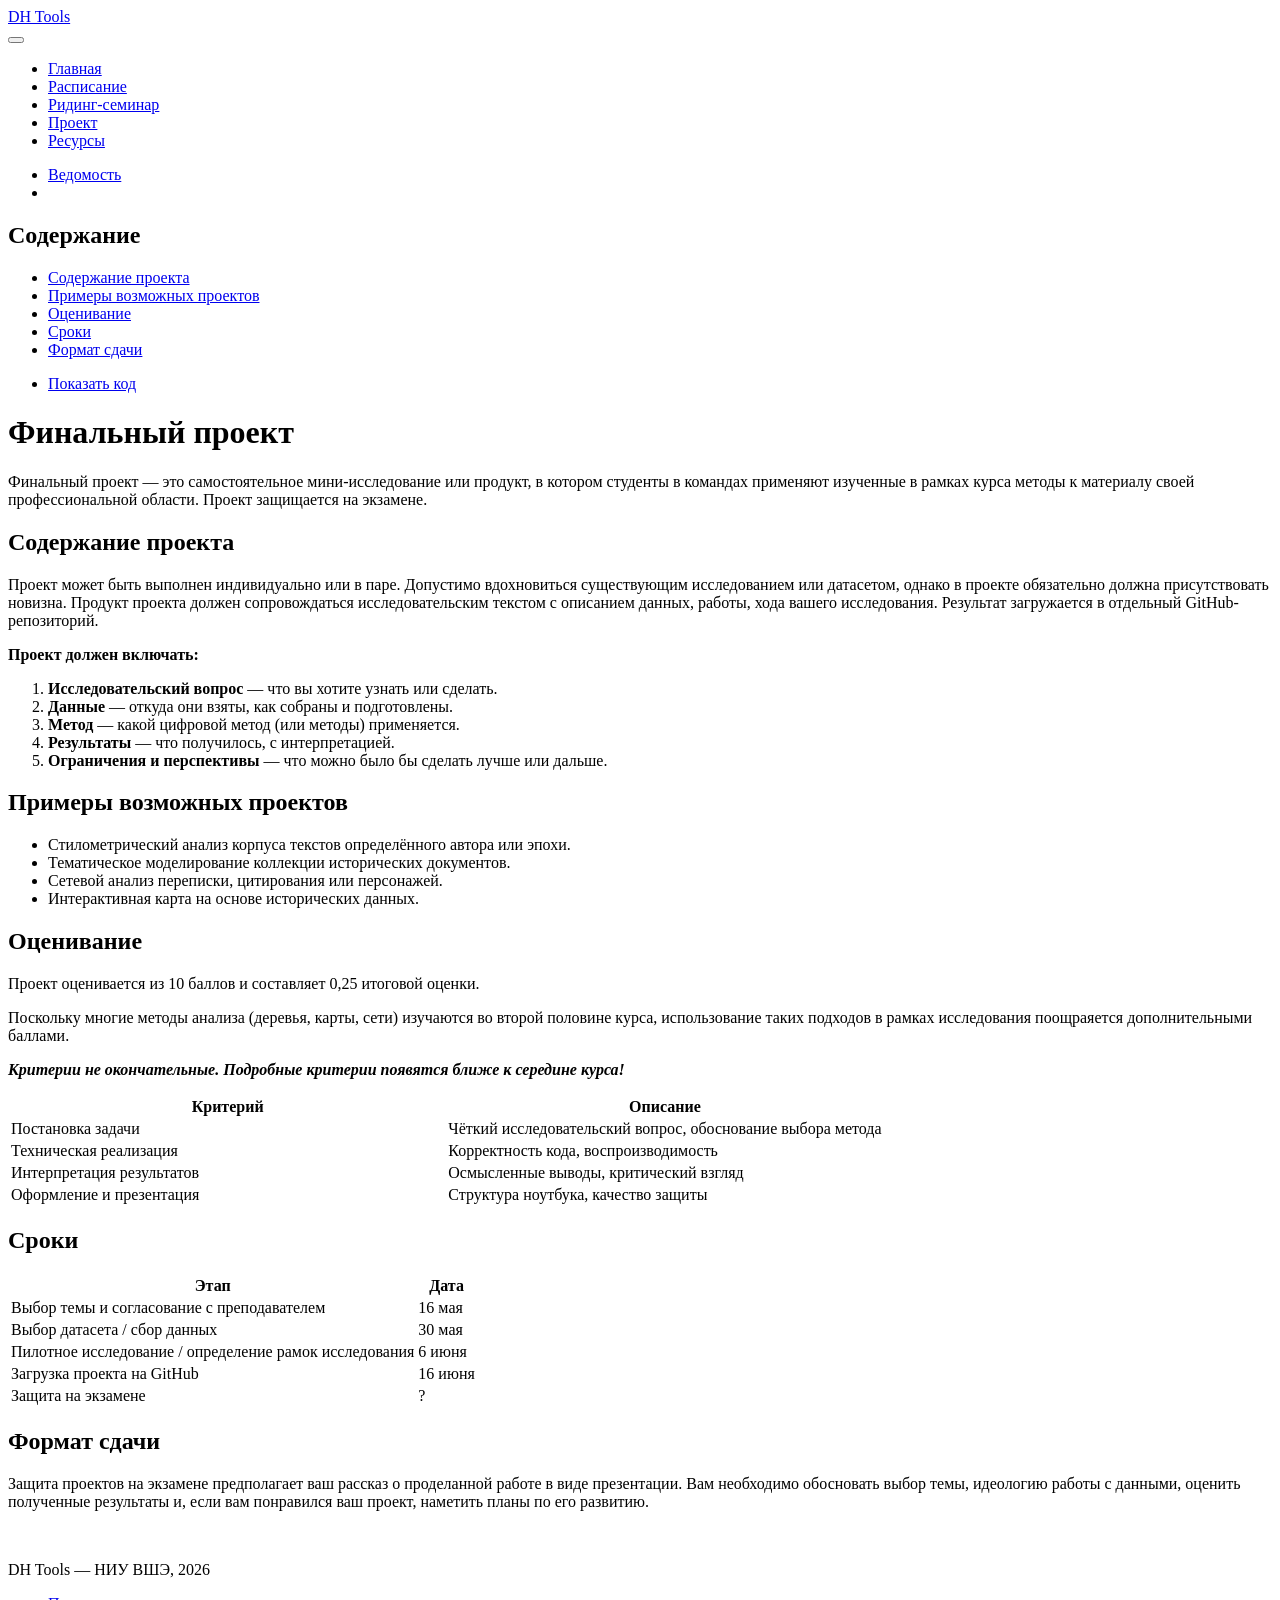
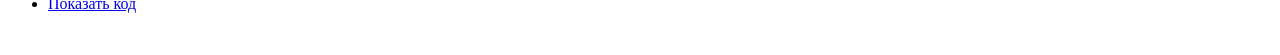
==== docs/project.html @ a260fdd4 "Add files via upload" ====
<!DOCTYPE html>
<html xmlns="http://www.w3.org/1999/xhtml" lang="ru" xml:lang="ru"><head>

<meta charset="utf-8">
<meta name="generator" content="quarto-1.9.36">

<meta name="viewport" content="width=device-width, initial-scale=1.0, user-scalable=yes">


<title>Финальный проект – DH Tools</title>
<style>
/* Default styles provided by pandoc.
** See https://pandoc.org/MANUAL.html#variables-for-html for config info.
*/
code{white-space: pre-wrap;}
span.smallcaps{font-variant: small-caps;}
div.columns{display: flex; gap: min(4vw, 1.5em);}
div.column{flex: auto; overflow-x: auto;}
div.hanging-indent{margin-left: 1.5em; text-indent: -1.5em;}
ul.task-list{list-style: none;}
ul.task-list li input[type="checkbox"] {
  width: 0.8em;
  margin: 0 0.8em 0.2em -1em; /* quarto-specific, see https://github.com/quarto-dev/quarto-cli/issues/4556 */ 
  vertical-align: middle;
}
</style>


<script src="site_libs/quarto-nav/quarto-nav.js"></script>
<script src="site_libs/quarto-nav/headroom.min.js"></script>
<script src="site_libs/clipboard/clipboard.min.js"></script>
<script src="site_libs/quarto-search/autocomplete.umd.js"></script>
<script src="site_libs/quarto-search/fuse.min.js"></script>
<script src="site_libs/quarto-search/quarto-search.js"></script>
<meta name="quarto:offset" content="./">
<script src="site_libs/quarto-html/quarto.js" type="module"></script>
<script src="site_libs/quarto-html/tabsets/tabsets.js" type="module"></script>
<script src="site_libs/quarto-html/popper.min.js"></script>
<script src="site_libs/quarto-html/tippy.umd.min.js"></script>
<script src="site_libs/quarto-html/anchor.min.js"></script>
<link href="site_libs/quarto-html/tippy.css" rel="stylesheet">
<link href="site_libs/quarto-html/quarto-syntax-highlighting-845c23b38eaddc0f92fda52bfe77a8c8.css" rel="stylesheet" id="quarto-text-highlighting-styles">
<script src="site_libs/bootstrap/bootstrap.min.js"></script>
<link href="site_libs/bootstrap/bootstrap-icons.css" rel="stylesheet">
<link href="site_libs/bootstrap/bootstrap-0452e7c00f1295bfc5451bb669a0a920.min.css" rel="stylesheet" append-hash="true" id="quarto-bootstrap" data-mode="light">
<script id="quarto-search-options" type="application/json">{
  "location": "navbar",
  "copy-button": false,
  "collapse-after": 3,
  "panel-placement": "end",
  "type": "overlay",
  "limit": 50,
  "keyboard-shortcut": [
    "f",
    "/",
    "s"
  ],
  "show-item-context": false,
  "language": {
    "search-no-results-text": "Поиск не дал результатов",
    "search-matching-documents-text": "Результаты поиска",
    "search-copy-link-title": "Скопировать ссылку",
    "search-hide-matches-text": "Скрыть дополнительные результаты",
    "search-more-match-text": "дополнительный результат в этом документе",
    "search-more-matches-text": "дополнительных результата(-ов) в этом документе",
    "search-clear-button-title": "Очистить",
    "search-text-placeholder": "",
    "search-detached-cancel-button-title": "Отменить",
    "search-submit-button-title": "Найти",
    "search-label": "Поиск"
  }
}</script>


<link rel="stylesheet" href="styles.css">
</head>

<body class="nav-fixed quarto-light">

<div id="quarto-search-results"></div>
  <header id="quarto-header" class="headroom fixed-top">
    <nav class="navbar navbar-expand-lg " data-bs-theme="dark">
      <div class="navbar-container container-fluid">
      <div class="navbar-brand-container mx-auto">
    <a class="navbar-brand" href="./index.html">
    <span class="navbar-title">DH Tools</span>
    </a>
  </div>
            <div id="quarto-search" class="" title="Поиск"></div>
          <button class="navbar-toggler" type="button" data-bs-toggle="collapse" data-bs-target="#navbarCollapse" aria-controls="navbarCollapse" role="menu" aria-expanded="false" aria-label="Переключить навигацию" onclick="if (window.quartoToggleHeadroom) { window.quartoToggleHeadroom(); }">
  <span class="navbar-toggler-icon"></span>
</button>
          <div class="collapse navbar-collapse" id="navbarCollapse">
            <ul class="navbar-nav navbar-nav-scroll me-auto">
  <li class="nav-item">
    <a class="nav-link" href="./index.html"> 
<span class="menu-text">Главная</span></a>
  </li>  
  <li class="nav-item">
    <a class="nav-link" href="./schedule.html"> 
<span class="menu-text">Расписание</span></a>
  </li>  
  <li class="nav-item">
    <a class="nav-link" href="./readings.html"> 
<span class="menu-text">Ридинг-семинар</span></a>
  </li>  
  <li class="nav-item">
    <a class="nav-link active" href="./project.html" aria-current="page"> 
<span class="menu-text">Проект</span></a>
  </li>  
  <li class="nav-item">
    <a class="nav-link" href="./resources.html"> 
<span class="menu-text">Ресурсы</span></a>
  </li>  
</ul>
            <ul class="navbar-nav navbar-nav-scroll ms-auto">
  <li class="nav-item">
    <a class="nav-link" href="https://docs.google.com/spreadsheets/d/1r0UY9qvdqbFJl7yIVJxvzA6fDhArwUjSczj9emu6JRc/edit?gid=0#gid=0"> 
<span class="menu-text">Ведомость</span></a>
  </li>  
  <li class="nav-item compact">
    <a class="nav-link" href="https://github.com/always1ready/dh-tools"> <i class="bi bi-github" role="img">
</i> 
<span class="menu-text"></span></a>
  </li>  
</ul>
          </div> <!-- /navcollapse -->
            <div class="quarto-navbar-tools">
</div>
      </div> <!-- /container-fluid -->
    </nav>
</header>
<!-- content -->
<div id="quarto-content" class="quarto-container page-columns page-rows-contents page-layout-article page-navbar">
<!-- sidebar -->
<!-- margin-sidebar -->
    <div id="quarto-margin-sidebar" class="sidebar margin-sidebar">
        <nav id="TOC" role="doc-toc" class="toc-active">
    <h2 id="toc-title">Содержание</h2>
   
  <ul>
  <li><a href="#содержание-проекта" id="toc-содержание-проекта" class="nav-link active" data-scroll-target="#содержание-проекта">Содержание проекта</a></li>
  <li><a href="#примеры-возможных-проектов" id="toc-примеры-возможных-проектов" class="nav-link" data-scroll-target="#примеры-возможных-проектов">Примеры возможных проектов</a></li>
  <li><a href="#оценивание" id="toc-оценивание" class="nav-link" data-scroll-target="#оценивание">Оценивание</a></li>
  <li><a href="#сроки" id="toc-сроки" class="nav-link" data-scroll-target="#сроки">Сроки</a></li>
  <li><a href="#формат-сдачи" id="toc-формат-сдачи" class="nav-link" data-scroll-target="#формат-сдачи">Формат сдачи</a></li>
  </ul>
<div class="toc-actions"><ul><li><a href="https://github.com/always1ready/dh-tools/blob/main/project.qmd" class="toc-action"><i class="bi bi-github"></i>Показать код</a></li></ul></div></nav>
    </div>
<!-- main -->
<main class="content" id="quarto-document-content">

<header id="title-block-header" class="quarto-title-block default">
<div class="quarto-title">
<h1 class="title">Финальный проект</h1>
</div>



<div class="quarto-title-meta">

    
  
    
  </div>
  


</header>


<p>Финальный проект — это самостоятельное мини-исследование или продукт, в котором студенты в командах применяют изученные в рамках курса методы к материалу своей профессиональной области. Проект защищается на экзамене.</p>
<section id="содержание-проекта" class="level2">
<h2 class="anchored" data-anchor-id="содержание-проекта">Содержание проекта</h2>
<p>Проект может быть выполнен индивидуально или в паре. Допустимо вдохновиться существующим исследованием или датасетом, однако в проекте обязательно должна присутствовать новизна. Продукт проекта должен сопровождаться исследовательским текстом с описанием данных, работы, хода вашего исследования. Результат загружается в отдельный GitHub-репозиторий.</p>
<p><strong>Проект должен включать:</strong></p>
<ol type="1">
<li><strong>Исследовательский вопрос</strong> — что вы хотите узнать или сделать.</li>
<li><strong>Данные</strong> — откуда они взяты, как собраны и подготовлены.</li>
<li><strong>Метод</strong> — какой цифровой метод (или методы) применяется.</li>
<li><strong>Результаты</strong> — что получилось, с интерпретацией.</li>
<li><strong>Ограничения и перспективы</strong> — что можно было бы сделать лучше или дальше.</li>
</ol>
</section>
<section id="примеры-возможных-проектов" class="level2">
<h2 class="anchored" data-anchor-id="примеры-возможных-проектов">Примеры возможных проектов</h2>
<ul>
<li>Стилометрический анализ корпуса текстов определённого автора или эпохи.</li>
<li>Тематическое моделирование коллекции исторических документов.</li>
<li>Сетевой анализ переписки, цитирования или персонажей.</li>
<li>Интерактивная карта на основе исторических данных.</li>
</ul>
</section>
<section id="оценивание" class="level2">
<h2 class="anchored" data-anchor-id="оценивание">Оценивание</h2>
<p>Проект оценивается из 10 баллов и составляет 0,25 итоговой оценки.</p>
<p>Поскольку многие методы анализа (деревья, карты, сети) изучаются во второй половине курса, использование таких подходов в рамках исследования поощраяется дополнительными баллами.</p>
<p><strong><em>Критерии не окончательные. Подробные критерии появятся ближе к середине курса!</em></strong></p>
<table class="caption-top table">
<colgroup>
<col style="width: 50%">
<col style="width: 50%">
</colgroup>
<thead>
<tr class="header">
<th>Критерий</th>
<th>Описание</th>
</tr>
</thead>
<tbody>
<tr class="odd">
<td>Постановка задачи</td>
<td>Чёткий исследовательский вопрос, обоснование выбора метода</td>
</tr>
<tr class="even">
<td>Техническая реализация</td>
<td>Корректность кода, воспроизводимость</td>
</tr>
<tr class="odd">
<td>Интерпретация результатов</td>
<td>Осмысленные выводы, критический взгляд</td>
</tr>
<tr class="even">
<td>Оформление и презентация</td>
<td>Структура ноутбука, качество защиты</td>
</tr>
</tbody>
</table>
</section>
<section id="сроки" class="level2">
<h2 class="anchored" data-anchor-id="сроки">Сроки</h2>
<table class="caption-top table">
<thead>
<tr class="header">
<th>Этап</th>
<th>Дата</th>
</tr>
</thead>
<tbody>
<tr class="odd">
<td>Выбор темы и согласование с преподавателем</td>
<td>16 мая</td>
</tr>
<tr class="even">
<td>Выбор датасета / сбор данных</td>
<td>30 мая</td>
</tr>
<tr class="odd">
<td>Пилотное исследование / определение рамок исследования</td>
<td>6 июня</td>
</tr>
<tr class="even">
<td>Загрузка проекта на GitHub</td>
<td>16 июня</td>
</tr>
<tr class="odd">
<td>Защита на экзамене</td>
<td>?</td>
</tr>
</tbody>
</table>
</section>
<section id="формат-сдачи" class="level2">
<h2 class="anchored" data-anchor-id="формат-сдачи">Формат сдачи</h2>
<p>Защита проектов на экзамене предполагает ваш рассказ о проделанной работе в виде презентации. Вам необходимо обосновать выбор темы, идеологию работы с данными, оценить полученные результаты и, если вам понравился ваш проект, наметить планы по его развитию.</p>


</section>

</main> <!-- /main -->
<script id="quarto-html-after-body" type="application/javascript">
  window.document.addEventListener("DOMContentLoaded", function (event) {
    const icon = "";
    const anchorJS = new window.AnchorJS();
    anchorJS.options = {
      placement: 'right',
      icon: icon
    };
    anchorJS.add('.anchored');
    const isCodeAnnotation = (el) => {
      for (const clz of el.classList) {
        if (clz.startsWith('code-annotation-')) {                     
          return true;
        }
      }
      return false;
    }
    const onCopySuccess = function(e) {
      // button target
      const button = e.trigger;
      // don't keep focus
      button.blur();
      // flash "checked"
      button.classList.add('code-copy-button-checked');
      var currentTitle = button.getAttribute("title");
      button.setAttribute("title", "Скопировано");
      let tooltip;
      if (window.bootstrap) {
        button.setAttribute("data-bs-toggle", "tooltip");
        button.setAttribute("data-bs-placement", "left");
        button.setAttribute("data-bs-title", "Скопировано");
        tooltip = new bootstrap.Tooltip(button, 
          { trigger: "manual", 
            customClass: "code-copy-button-tooltip",
            offset: [0, -8]});
        tooltip.show();    
      }
      setTimeout(function() {
        if (tooltip) {
          tooltip.hide();
          button.removeAttribute("data-bs-title");
          button.removeAttribute("data-bs-toggle");
          button.removeAttribute("data-bs-placement");
        }
        button.setAttribute("title", currentTitle);
        button.classList.remove('code-copy-button-checked');
      }, 1000);
      // clear code selection
      e.clearSelection();
    }
    const getTextToCopy = function(trigger) {
      const outerScaffold = trigger.parentElement.cloneNode(true);
      const codeEl = outerScaffold.querySelector('code');
      for (const childEl of codeEl.children) {
        if (isCodeAnnotation(childEl)) {
          childEl.remove();
        }
      }
      return codeEl.innerText;
    }
    const clipboard = new window.ClipboardJS('.code-copy-button:not([data-in-quarto-modal])', {
      text: getTextToCopy
    });
    clipboard.on('success', onCopySuccess);
    if (window.document.getElementById('quarto-embedded-source-code-modal')) {
      const clipboardModal = new window.ClipboardJS('.code-copy-button[data-in-quarto-modal]', {
        text: getTextToCopy,
        container: window.document.getElementById('quarto-embedded-source-code-modal')
      });
      clipboardModal.on('success', onCopySuccess);
    }
      var localhostRegex = new RegExp(/^(?:http|https):\/\/localhost\:?[0-9]*\//);
      var mailtoRegex = new RegExp(/^mailto:/);
        var filterRegex = new RegExp('/' + window.location.host + '/');
      var isInternal = (href) => {
          return filterRegex.test(href) || localhostRegex.test(href) || mailtoRegex.test(href);
      }
      // Inspect non-navigation links and adorn them if external
     var links = window.document.querySelectorAll('a[href]:not(.nav-link):not(.navbar-brand):not(.toc-action):not(.sidebar-link):not(.sidebar-item-toggle):not(.pagination-link):not(.no-external):not([aria-hidden]):not(.dropdown-item):not(.quarto-navigation-tool):not(.about-link)');
      for (var i=0; i<links.length; i++) {
        const link = links[i];
        if (!isInternal(link.href)) {
          // undo the damage that might have been done by quarto-nav.js in the case of
          // links that we want to consider external
          if (link.dataset.originalHref !== undefined) {
            link.href = link.dataset.originalHref;
          }
        }
      }
    function tippyHover(el, contentFn, onTriggerFn, onUntriggerFn) {
      const config = {
        allowHTML: true,
        maxWidth: 500,
        delay: 100,
        arrow: false,
        appendTo: function(el) {
            return el.parentElement;
        },
        interactive: true,
        interactiveBorder: 10,
        theme: 'quarto',
        placement: 'bottom-start',
      };
      if (contentFn) {
        config.content = contentFn;
      }
      if (onTriggerFn) {
        config.onTrigger = onTriggerFn;
      }
      if (onUntriggerFn) {
        config.onUntrigger = onUntriggerFn;
      }
      window.tippy(el, config); 
    }
    const noterefs = window.document.querySelectorAll('a[role="doc-noteref"]');
    for (var i=0; i<noterefs.length; i++) {
      const ref = noterefs[i];
      tippyHover(ref, function() {
        // use id or data attribute instead here
        let href = ref.getAttribute('data-footnote-href') || ref.getAttribute('href');
        try { href = new URL(href).hash; } catch {}
        const id = href.replace(/^#\/?/, "");
        const note = window.document.getElementById(id);
        if (note) {
          return note.innerHTML;
        } else {
          return "";
        }
      });
    }
    const xrefs = window.document.querySelectorAll('a.quarto-xref');
    const processXRef = (id, note) => {
      // Strip column container classes
      const stripColumnClz = (el) => {
        el.classList.remove("page-full", "page-columns");
        if (el.children) {
          for (const child of el.children) {
            stripColumnClz(child);
          }
        }
      }
      stripColumnClz(note)
      if (id === null || id.startsWith('sec-')) {
        // Special case sections, only their first couple elements
        const container = document.createElement("div");
        if (note.children && note.children.length > 2) {
          container.appendChild(note.children[0].cloneNode(true));
          for (let i = 1; i < note.children.length; i++) {
            const child = note.children[i];
            if (child.tagName === "P" && child.innerText === "") {
              continue;
            } else {
              container.appendChild(child.cloneNode(true));
              break;
            }
          }
          if (window.Quarto?.typesetMath) {
            window.Quarto.typesetMath(container);
          }
          return container.innerHTML
        } else {
          if (window.Quarto?.typesetMath) {
            window.Quarto.typesetMath(note);
          }
          return note.innerHTML;
        }
      } else {
        // Remove any anchor links if they are present
        const anchorLink = note.querySelector('a.anchorjs-link');
        if (anchorLink) {
          anchorLink.remove();
        }
        if (window.Quarto?.typesetMath) {
          window.Quarto.typesetMath(note);
        }
        if (note.classList.contains("callout")) {
          return note.outerHTML;
        } else {
          return note.innerHTML;
        }
      }
    }
    for (var i=0; i<xrefs.length; i++) {
      const xref = xrefs[i];
      tippyHover(xref, undefined, function(instance) {
        instance.disable();
        let url = xref.getAttribute('href');
        let hash = undefined; 
        if (url.startsWith('#')) {
          hash = url;
        } else {
          try { hash = new URL(url).hash; } catch {}
        }
        if (hash) {
          const id = hash.replace(/^#\/?/, "");
          const note = window.document.getElementById(id);
          if (note !== null) {
            try {
              const html = processXRef(id, note.cloneNode(true));
              instance.setContent(html);
            } finally {
              instance.enable();
              instance.show();
            }
          } else {
            // See if we can fetch this
            fetch(url.split('#')[0])
            .then(res => res.text())
            .then(html => {
              const parser = new DOMParser();
              const htmlDoc = parser.parseFromString(html, "text/html");
              const note = htmlDoc.getElementById(id);
              if (note !== null) {
                const html = processXRef(id, note);
                instance.setContent(html);
              } 
            }).finally(() => {
              instance.enable();
              instance.show();
            });
          }
        } else {
          // See if we can fetch a full url (with no hash to target)
          // This is a special case and we should probably do some content thinning / targeting
          fetch(url)
          .then(res => res.text())
          .then(html => {
            const parser = new DOMParser();
            const htmlDoc = parser.parseFromString(html, "text/html");
            const note = htmlDoc.querySelector('main.content');
            if (note !== null) {
              // This should only happen for chapter cross references
              // (since there is no id in the URL)
              // remove the first header
              if (note.children.length > 0 && note.children[0].tagName === "HEADER") {
                note.children[0].remove();
              }
              const html = processXRef(null, note);
              instance.setContent(html);
            } 
          }).finally(() => {
            instance.enable();
            instance.show();
          });
        }
      }, function(instance) {
      });
    }
        let selectedAnnoteEl;
        const selectorForAnnotation = ( cell, annotation) => {
          let cellAttr = 'data-code-cell="' + cell + '"';
          let lineAttr = 'data-code-annotation="' +  annotation + '"';
          const selector = 'span[' + cellAttr + '][' + lineAttr + ']';
          return selector;
        }
        const selectCodeLines = (annoteEl) => {
          const doc = window.document;
          const targetCell = annoteEl.getAttribute("data-target-cell");
          const targetAnnotation = annoteEl.getAttribute("data-target-annotation");
          const annoteSpan = window.document.querySelector(selectorForAnnotation(targetCell, targetAnnotation));
          const lines = annoteSpan.getAttribute("data-code-lines").split(",");
          const lineIds = lines.map((line) => {
            return targetCell + "-" + line;
          })
          let top = null;
          let height = null;
          let parent = null;
          if (lineIds.length > 0) {
              //compute the position of the single el (top and bottom and make a div)
              const el = window.document.getElementById(lineIds[0]);
              top = el.offsetTop;
              height = el.offsetHeight;
              parent = el.parentElement.parentElement;
            if (lineIds.length > 1) {
              const lastEl = window.document.getElementById(lineIds[lineIds.length - 1]);
              const bottom = lastEl.offsetTop + lastEl.offsetHeight;
              height = bottom - top;
            }
            if (top !== null && height !== null && parent !== null) {
              // cook up a div (if necessary) and position it 
              let div = window.document.getElementById("code-annotation-line-highlight");
              if (div === null) {
                div = window.document.createElement("div");
                div.setAttribute("id", "code-annotation-line-highlight");
                div.style.position = 'absolute';
                parent.appendChild(div);
              }
              div.style.top = top - 2 + "px";
              div.style.height = height + 4 + "px";
              div.style.left = 0;
              let gutterDiv = window.document.getElementById("code-annotation-line-highlight-gutter");
              if (gutterDiv === null) {
                gutterDiv = window.document.createElement("div");
                gutterDiv.setAttribute("id", "code-annotation-line-highlight-gutter");
                gutterDiv.style.position = 'absolute';
                const codeCell = window.document.getElementById(targetCell);
                const gutter = codeCell.querySelector('.code-annotation-gutter');
                gutter.appendChild(gutterDiv);
              }
              gutterDiv.style.top = top - 2 + "px";
              gutterDiv.style.height = height + 4 + "px";
            }
            selectedAnnoteEl = annoteEl;
          }
        };
        const unselectCodeLines = () => {
          const elementsIds = ["code-annotation-line-highlight", "code-annotation-line-highlight-gutter"];
          elementsIds.forEach((elId) => {
            const div = window.document.getElementById(elId);
            if (div) {
              div.remove();
            }
          });
          selectedAnnoteEl = undefined;
        };
          // Handle positioning of the toggle
      window.addEventListener(
        "resize",
        throttle(() => {
          elRect = undefined;
          if (selectedAnnoteEl) {
            selectCodeLines(selectedAnnoteEl);
          }
        }, 10)
      );
      function throttle(fn, ms) {
      let throttle = false;
      let timer;
        return (...args) => {
          if(!throttle) { // first call gets through
              fn.apply(this, args);
              throttle = true;
          } else { // all the others get throttled
              if(timer) clearTimeout(timer); // cancel #2
              timer = setTimeout(() => {
                fn.apply(this, args);
                timer = throttle = false;
              }, ms);
          }
        };
      }
        // Attach click handler to the DT
        const annoteDls = window.document.querySelectorAll('dt[data-target-cell]');
        for (const annoteDlNode of annoteDls) {
          annoteDlNode.addEventListener('click', (event) => {
            const clickedEl = event.target;
            if (clickedEl !== selectedAnnoteEl) {
              unselectCodeLines();
              const activeEl = window.document.querySelector('dt[data-target-cell].code-annotation-active');
              if (activeEl) {
                activeEl.classList.remove('code-annotation-active');
              }
              selectCodeLines(clickedEl);
              clickedEl.classList.add('code-annotation-active');
            } else {
              // Unselect the line
              unselectCodeLines();
              clickedEl.classList.remove('code-annotation-active');
            }
          });
        }
    const findCites = (el) => {
      const parentEl = el.parentElement;
      if (parentEl) {
        const cites = parentEl.dataset.cites;
        if (cites) {
          return {
            el,
            cites: cites.split(' ')
          };
        } else {
          return findCites(el.parentElement)
        }
      } else {
        return undefined;
      }
    };
    var bibliorefs = window.document.querySelectorAll('a[role="doc-biblioref"]');
    for (var i=0; i<bibliorefs.length; i++) {
      const ref = bibliorefs[i];
      const citeInfo = findCites(ref);
      if (citeInfo) {
        tippyHover(citeInfo.el, function() {
          var popup = window.document.createElement('div');
          citeInfo.cites.forEach(function(cite) {
            var citeDiv = window.document.createElement('div');
            citeDiv.classList.add('hanging-indent');
            citeDiv.classList.add('csl-entry');
            var biblioDiv = window.document.getElementById('ref-' + cite);
            if (biblioDiv) {
              citeDiv.innerHTML = biblioDiv.innerHTML;
            }
            popup.appendChild(citeDiv);
          });
          return popup.innerHTML;
        });
      }
    }
  });
  </script>
</div> <!-- /content -->
<footer class="footer">
  <div class="nav-footer">
    <div class="nav-footer-left">
      &nbsp;
    </div>   
    <div class="nav-footer-center">
<p>DH Tools — НИУ ВШЭ, 2026</p>
<div class="toc-actions d-sm-block d-md-none"><ul><li><a href="https://github.com/always1ready/dh-tools/blob/main/project.qmd" class="toc-action"><i class="bi bi-github"></i>Показать код</a></li></ul></div></div>
    <div class="nav-footer-right">
      &nbsp;
    </div>
  </div>
</footer>




</body></html>
---- docs/styles.css ----
/* DH Tools — custom styles */

.course-header {
  margin-bottom: 1.5rem;
  padding-bottom: 1rem;
  border-bottom: 2px solid #e9ecef;
}

.badge-topic {
  display: inline-block;
  padding: 0.25em 0.6em;
  font-size: 0.85em;
  font-weight: 500;
  border-radius: 4px;
  background-color: #f0f0f0;
  color: #333;
  margin-right: 0.3em;
}

.session-card {
  padding: 1rem 1.2rem;
  margin-bottom: 1rem;
  border-left: 4px solid #2c3e50;
  background-color: #fafafa;
  border-radius: 0 4px 4px 0;
}

.session-card h3 {
  margin-top: 0;
}
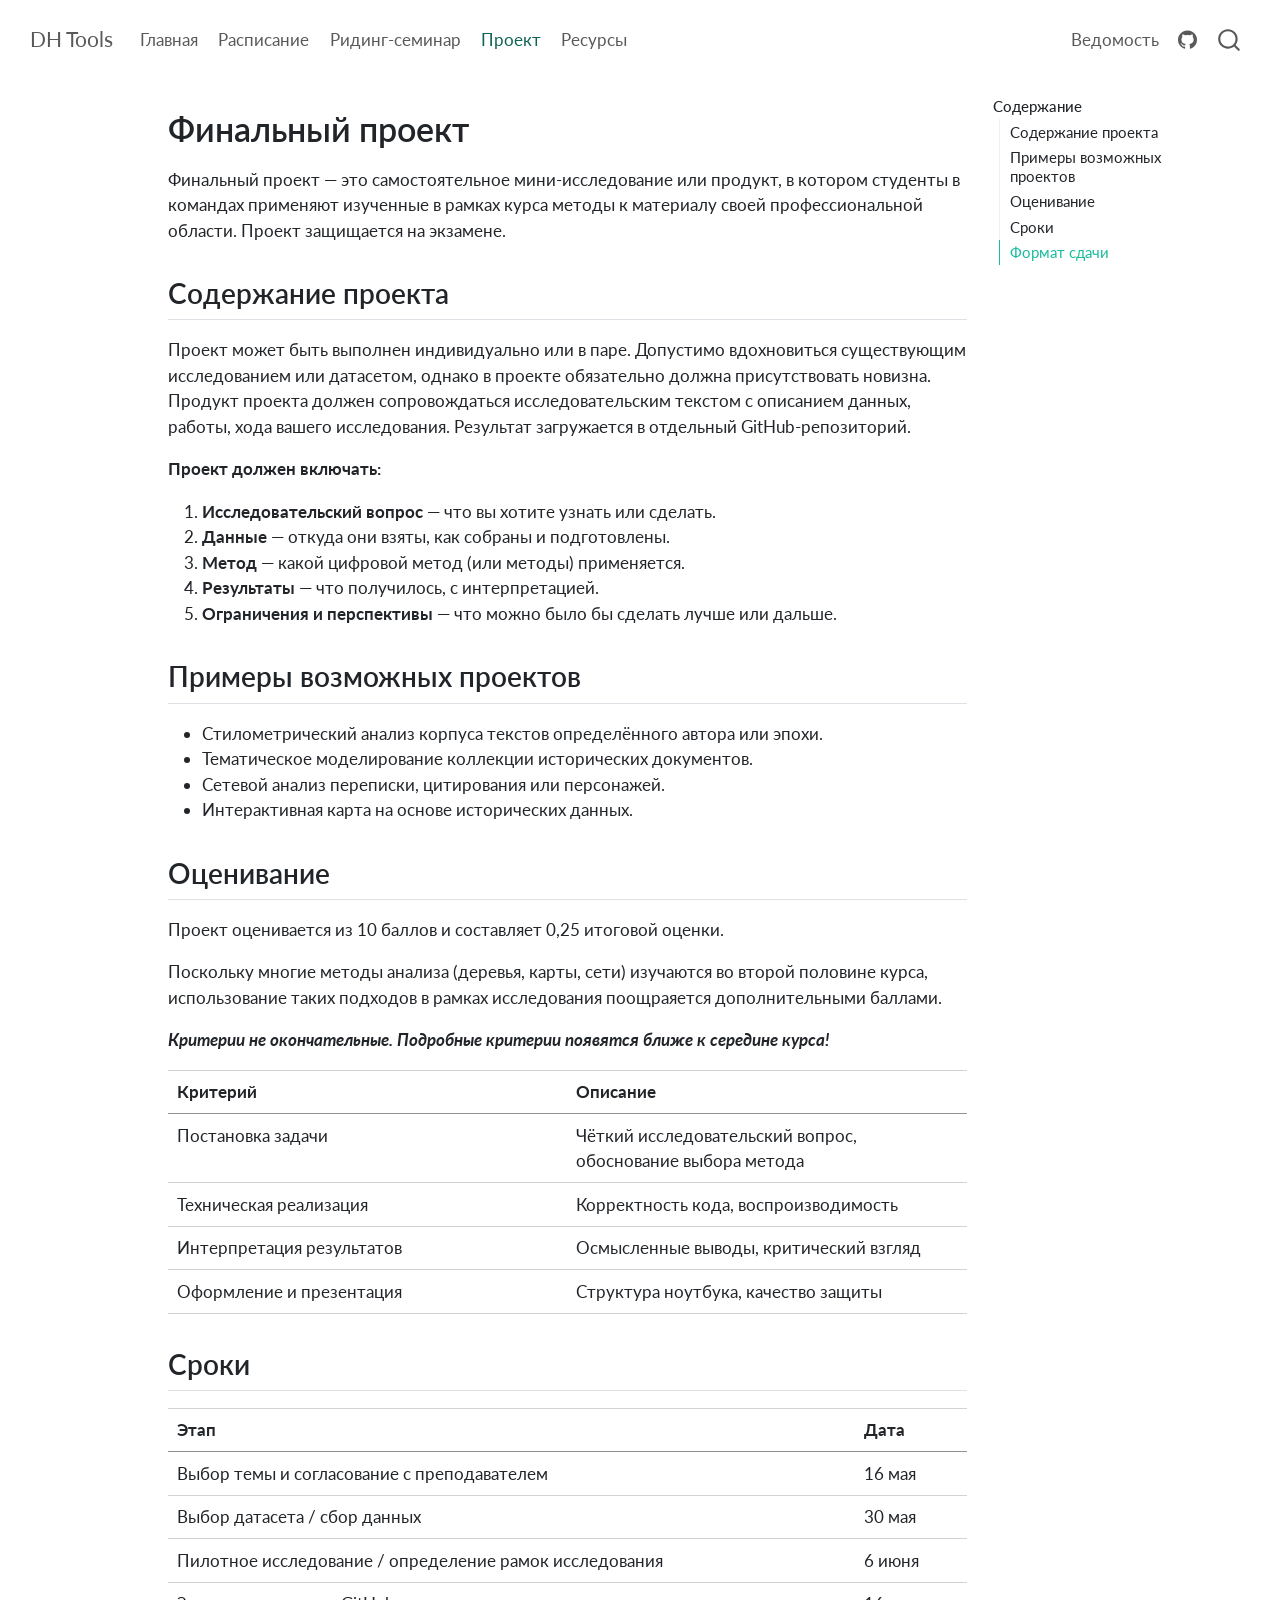
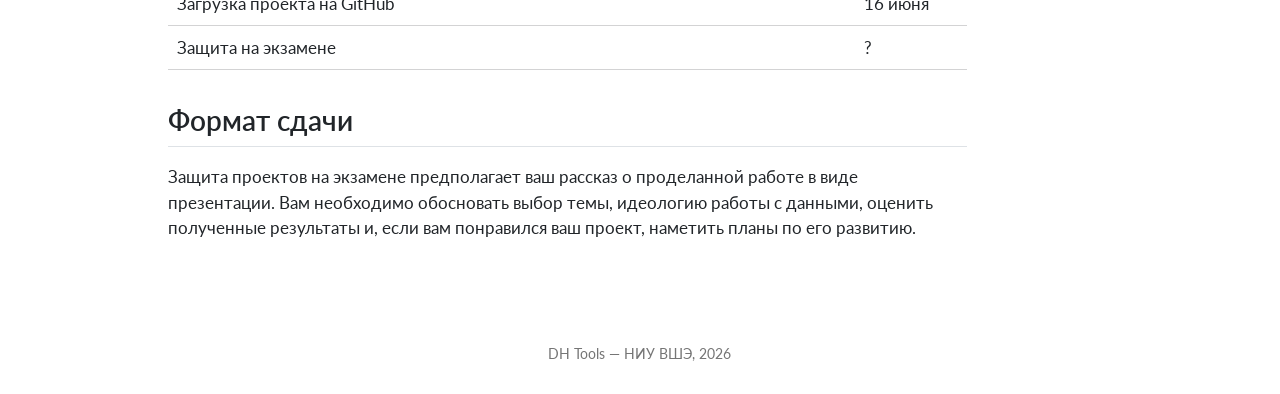
==== commit a59bb852: "Add files via upload" ====
--- a/docs/project.html
+++ b/docs/project.html
@@ -145,7 +145,7 @@
   <li><a href="#сроки" id="toc-сроки" class="nav-link" data-scroll-target="#сроки">Сроки</a></li>
   <li><a href="#формат-сдачи" id="toc-формат-сдачи" class="nav-link" data-scroll-target="#формат-сдачи">Формат сдачи</a></li>
   </ul>
-<div class="toc-actions"><ul><li><a href="https://github.com/always1ready/dh-tools/blob/main/project.qmd" class="toc-action"><i class="bi bi-github"></i>Показать код</a></li></ul></div></nav>
+</nav>
     </div>
 <!-- main -->
 <main class="content" id="quarto-document-content">
@@ -676,7 +676,7 @@
     </div>   
     <div class="nav-footer-center">
 <p>DH Tools — НИУ ВШЭ, 2026</p>
-<div class="toc-actions d-sm-block d-md-none"><ul><li><a href="https://github.com/always1ready/dh-tools/blob/main/project.qmd" class="toc-action"><i class="bi bi-github"></i>Показать код</a></li></ul></div></div>
+</div>
     <div class="nav-footer-right">
       &nbsp;
     </div>
--- a/docs/site_libs/quarto-html/tippy.css
+++ b/docs/site_libs/quarto-html/tippy.css
@@ -0,0 +1 @@
+.tippy-box[data-animation=fade][data-state=hidden]{opacity:0}[data-tippy-root]{max-width:calc(100vw - 10px)}.tippy-box{position:relative;background-color:#333;color:#fff;border-radius:4px;font-size:14px;line-height:1.4;white-space:normal;outline:0;transition-property:transform,visibility,opacity}.tippy-box[data-placement^=top]>.tippy-arrow{bottom:0}.tippy-box[data-placement^=top]>.tippy-arrow:before{bottom:-7px;left:0;border-width:8px 8px 0;border-top-color:initial;transform-origin:center top}.tippy-box[data-placement^=bottom]>.tippy-arrow{top:0}.tippy-box[data-placement^=bottom]>.tippy-arrow:before{top:-7px;left:0;border-width:0 8px 8px;border-bottom-color:initial;transform-origin:center bottom}.tippy-box[data-placement^=left]>.tippy-arrow{right:0}.tippy-box[data-placement^=left]>.tippy-arrow:before{border-width:8px 0 8px 8px;border-left-color:initial;right:-7px;transform-origin:center left}.tippy-box[data-placement^=right]>.tippy-arrow{left:0}.tippy-box[data-placement^=right]>.tippy-arrow:before{left:-7px;border-width:8px 8px 8px 0;border-right-color:initial;transform-origin:center right}.tippy-box[data-inertia][data-state=visible]{transition-timing-function:cubic-bezier(.54,1.5,.38,1.11)}.tippy-arrow{width:16px;height:16px;color:#333}.tippy-arrow:before{content:"";position:absolute;border-color:transparent;border-style:solid}.tippy-content{position:relative;padding:5px 9px;z-index:1}
--- a/docs/site_libs/quarto-html/quarto-syntax-highlighting-845c23b38eaddc0f92fda52bfe77a8c8.css
+++ b/docs/site_libs/quarto-html/quarto-syntax-highlighting-845c23b38eaddc0f92fda52bfe77a8c8.css
@@ -0,0 +1,236 @@
+/* quarto syntax highlight colors */
+:root {
+  --quarto-hl-ot-color: #003B4F;
+  --quarto-hl-at-color: #657422;
+  --quarto-hl-ss-color: #20794D;
+  --quarto-hl-an-color: #5E5E5E;
+  --quarto-hl-fu-color: #4758AB;
+  --quarto-hl-st-color: #20794D;
+  --quarto-hl-cf-color: #003B4F;
+  --quarto-hl-op-color: #5E5E5E;
+  --quarto-hl-er-color: #AD0000;
+  --quarto-hl-bn-color: #AD0000;
+  --quarto-hl-al-color: #AD0000;
+  --quarto-hl-va-color: #111111;
+  --quarto-hl-bu-color: inherit;
+  --quarto-hl-ex-color: inherit;
+  --quarto-hl-pp-color: #AD0000;
+  --quarto-hl-in-color: #5E5E5E;
+  --quarto-hl-vs-color: #20794D;
+  --quarto-hl-wa-color: #5E5E5E;
+  --quarto-hl-do-color: #5E5E5E;
+  --quarto-hl-im-color: #00769E;
+  --quarto-hl-ch-color: #20794D;
+  --quarto-hl-dt-color: #AD0000;
+  --quarto-hl-fl-color: #AD0000;
+  --quarto-hl-co-color: #5E5E5E;
+  --quarto-hl-cv-color: #5E5E5E;
+  --quarto-hl-cn-color: #8f5902;
+  --quarto-hl-sc-color: #5E5E5E;
+  --quarto-hl-dv-color: #AD0000;
+  --quarto-hl-kw-color: #003B4F;
+}
+
+/* other quarto variables */
+:root {
+  --quarto-font-monospace: SFMono-Regular, Menlo, Monaco, Consolas, "Liberation Mono", "Courier New", monospace;
+}
+
+/* syntax highlight based on Pandoc's rules */
+pre > code.sourceCode > span {
+  color: #003B4F;
+}
+
+code.sourceCode > span {
+  color: #003B4F;
+}
+
+div.sourceCode,
+div.sourceCode pre.sourceCode {
+  color: #003B4F;
+}
+
+/* Normal */
+code span {
+  color: #003B4F;
+}
+
+/* Alert */
+code span.al {
+  color: #AD0000;
+  font-style: inherit;
+}
+
+/* Annotation */
+code span.an {
+  color: #5E5E5E;
+  font-style: inherit;
+}
+
+/* Attribute */
+code span.at {
+  color: #657422;
+  font-style: inherit;
+}
+
+/* BaseN */
+code span.bn {
+  color: #AD0000;
+  font-style: inherit;
+}
+
+/* BuiltIn */
+code span.bu {
+  font-style: inherit;
+}
+
+/* ControlFlow */
+code span.cf {
+  color: #003B4F;
+  font-weight: bold;
+  font-style: inherit;
+}
+
+/* Char */
+code span.ch {
+  color: #20794D;
+  font-style: inherit;
+}
+
+/* Constant */
+code span.cn {
+  color: #8f5902;
+  font-style: inherit;
+}
+
+/* Comment */
+code span.co {
+  color: #5E5E5E;
+  font-style: inherit;
+}
+
+/* CommentVar */
+code span.cv {
+  color: #5E5E5E;
+  font-style: italic;
+}
+
+/* Documentation */
+code span.do {
+  color: #5E5E5E;
+  font-style: italic;
+}
+
+/* DataType */
+code span.dt {
+  color: #AD0000;
+  font-style: inherit;
+}
+
+/* DecVal */
+code span.dv {
+  color: #AD0000;
+  font-style: inherit;
+}
+
+/* Error */
+code span.er {
+  color: #AD0000;
+  font-style: inherit;
+}
+
+/* Extension */
+code span.ex {
+  font-style: inherit;
+}
+
+/* Float */
+code span.fl {
+  color: #AD0000;
+  font-style: inherit;
+}
+
+/* Function */
+code span.fu {
+  color: #4758AB;
+  font-style: inherit;
+}
+
+/* Import */
+code span.im {
+  color: #00769E;
+  font-style: inherit;
+}
+
+/* Information */
+code span.in {
+  color: #5E5E5E;
+  font-style: inherit;
+}
+
+/* Keyword */
+code span.kw {
+  color: #003B4F;
+  font-weight: bold;
+  font-style: inherit;
+}
+
+/* Operator */
+code span.op {
+  color: #5E5E5E;
+  font-style: inherit;
+}
+
+/* Other */
+code span.ot {
+  color: #003B4F;
+  font-style: inherit;
+}
+
+/* Preprocessor */
+code span.pp {
+  color: #AD0000;
+  font-style: inherit;
+}
+
+/* SpecialChar */
+code span.sc {
+  color: #5E5E5E;
+  font-style: inherit;
+}
+
+/* SpecialString */
+code span.ss {
+  color: #20794D;
+  font-style: inherit;
+}
+
+/* String */
+code span.st {
+  color: #20794D;
+  font-style: inherit;
+}
+
+/* Variable */
+code span.va {
+  color: #111111;
+  font-style: inherit;
+}
+
+/* VerbatimString */
+code span.vs {
+  color: #20794D;
+  font-style: inherit;
+}
+
+/* Warning */
+code span.wa {
+  color: #5E5E5E;
+  font-style: italic;
+}
+
+.prevent-inlining {
+  content: "</";
+}
+
+/*# sourceMappingURL=ac89f0bb514bba72461919f78549e31c.css.map */
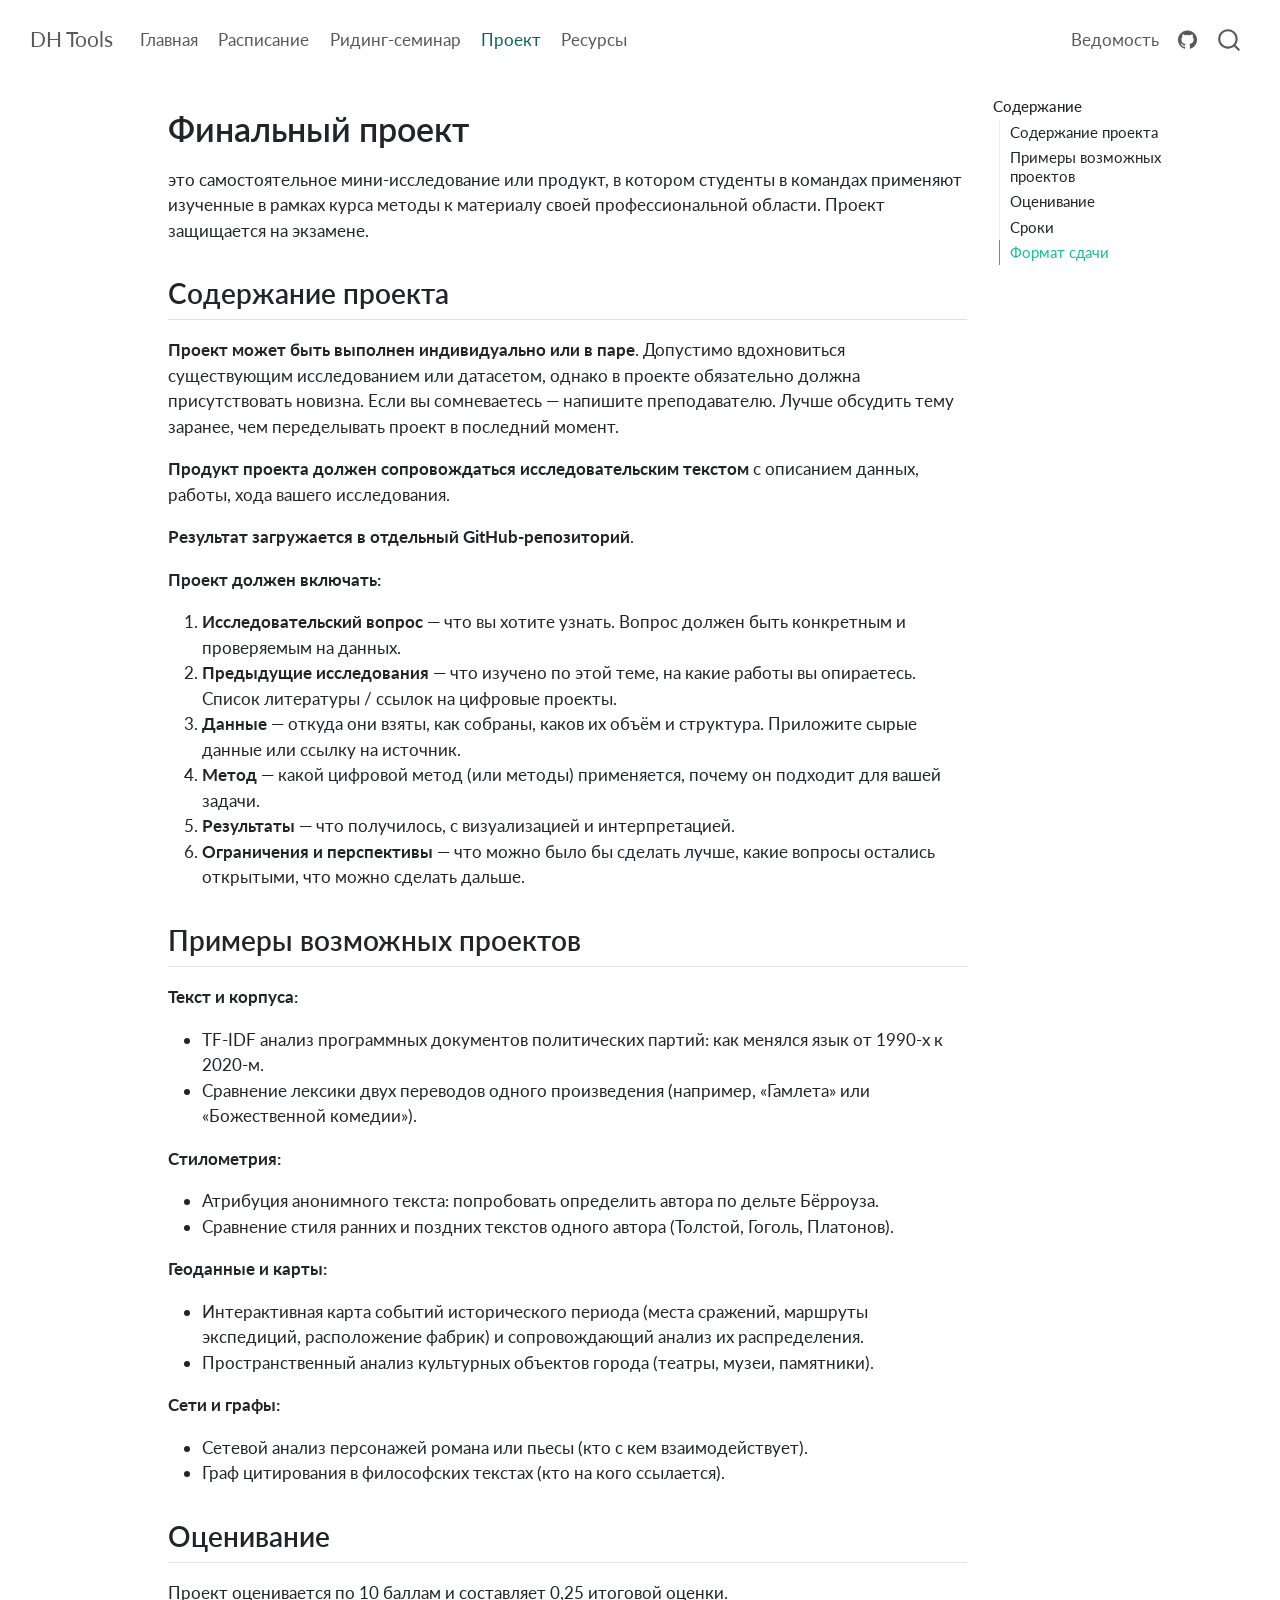
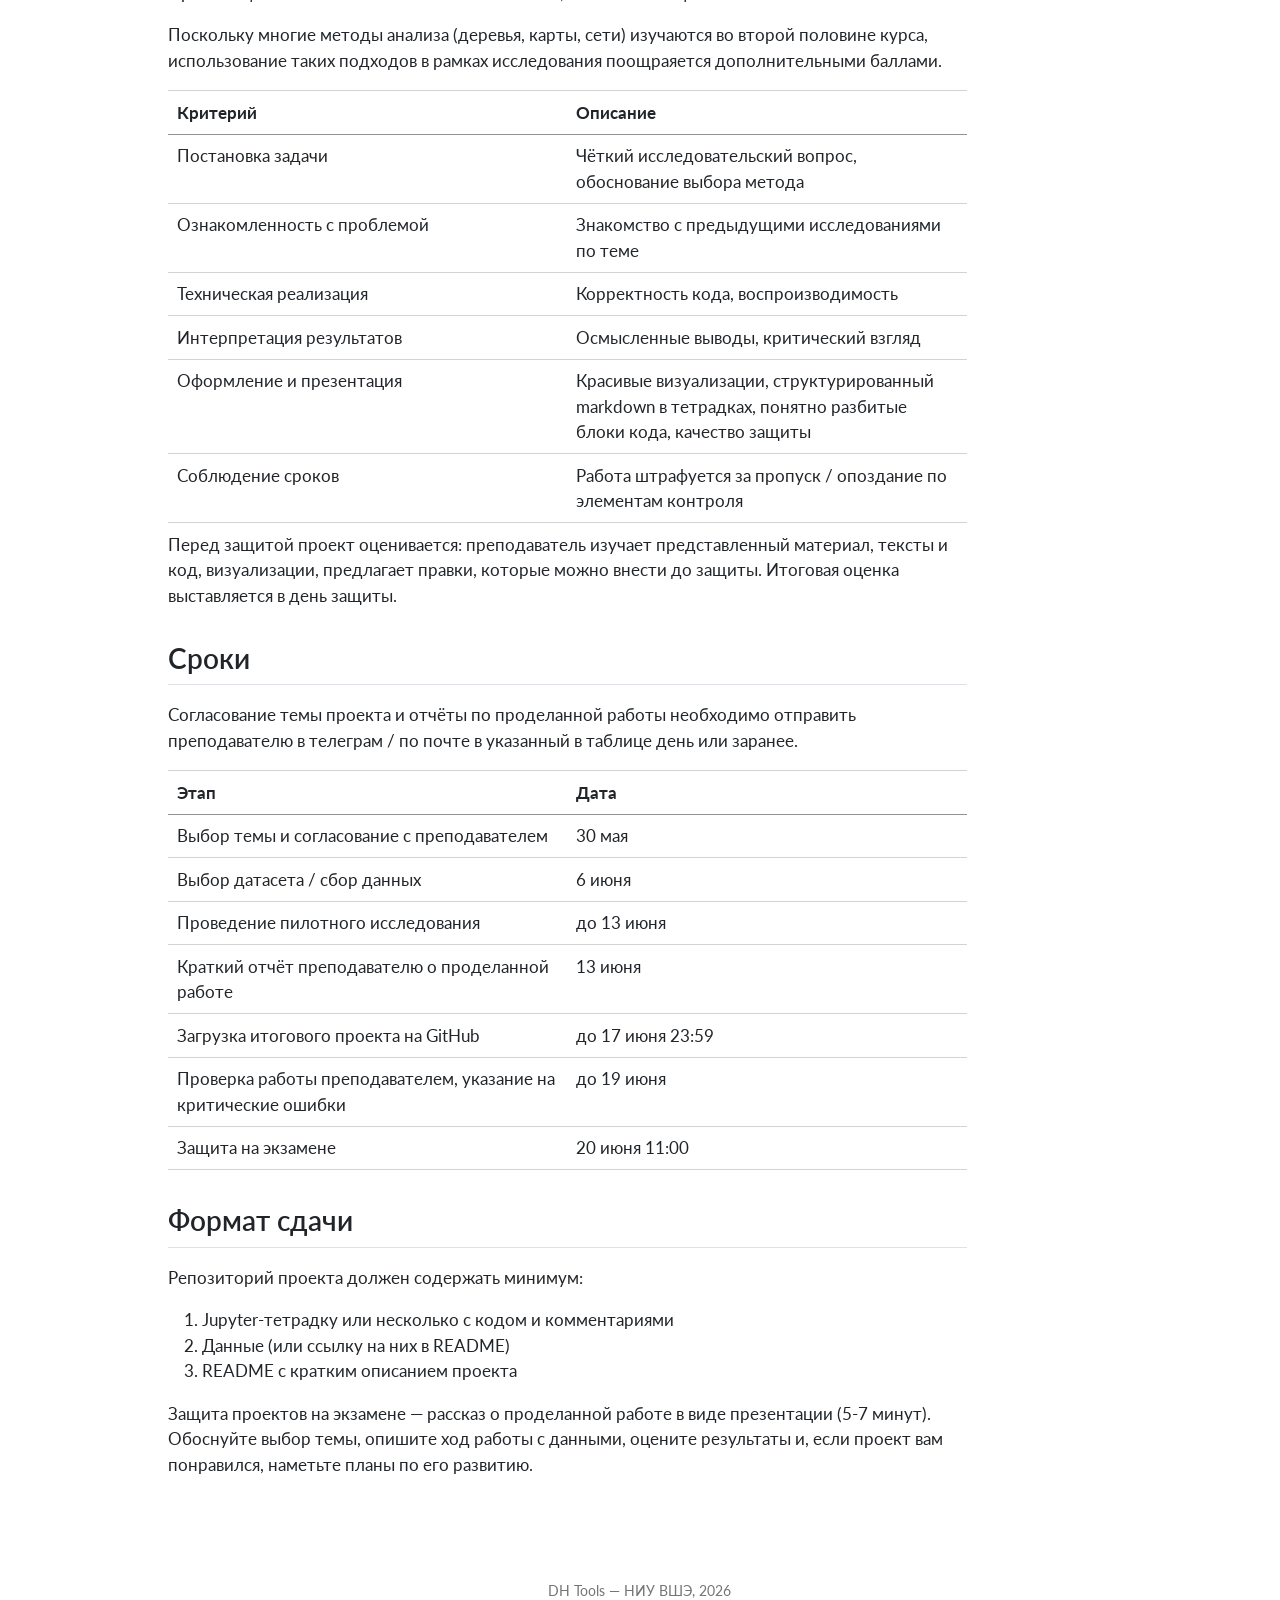
==== commit aca193a1: "Add files via upload" ====
--- a/docs/project.html
+++ b/docs/project.html
@@ -33,6 +33,7 @@
 <script src="site_libs/quarto-search/fuse.min.js"></script>
 <script src="site_libs/quarto-search/quarto-search.js"></script>
 <meta name="quarto:offset" content="./">
+<link href="./images/favicon.png" rel="icon" type="image/png">
 <script src="site_libs/quarto-html/quarto.js" type="module"></script>
 <script src="site_libs/quarto-html/tabsets/tabsets.js" type="module"></script>
 <script src="site_libs/quarto-html/popper.min.js"></script>
@@ -169,33 +170,49 @@
 </header>
 
 
-<p>Финальный проект — это самостоятельное мини-исследование или продукт, в котором студенты в командах применяют изученные в рамках курса методы к материалу своей профессиональной области. Проект защищается на экзамене.</p>
+<p>это самостоятельное мини-исследование или продукт, в котором студенты в командах применяют изученные в рамках курса методы к материалу своей профессиональной области. Проект защищается на экзамене.</p>
 <section id="содержание-проекта" class="level2">
 <h2 class="anchored" data-anchor-id="содержание-проекта">Содержание проекта</h2>
-<p>Проект может быть выполнен индивидуально или в паре. Допустимо вдохновиться существующим исследованием или датасетом, однако в проекте обязательно должна присутствовать новизна. Продукт проекта должен сопровождаться исследовательским текстом с описанием данных, работы, хода вашего исследования. Результат загружается в отдельный GitHub-репозиторий.</p>
+<p><strong>Проект может быть выполнен индивидуально или в паре</strong>. Допустимо вдохновиться существующим исследованием или датасетом, однако в проекте обязательно должна присутствовать новизна. Если вы сомневаетесь — напишите преподавателю. Лучше обсудить тему заранее, чем переделывать проект в последний момент.</p>
+<p><strong>Продукт проекта должен сопровождаться исследовательским текстом</strong> с описанием данных, работы, хода вашего исследования.</p>
+<p><strong>Результат загружается в отдельный GitHub-репозиторий</strong>.</p>
 <p><strong>Проект должен включать:</strong></p>
 <ol type="1">
-<li><strong>Исследовательский вопрос</strong> — что вы хотите узнать или сделать.</li>
-<li><strong>Данные</strong> — откуда они взяты, как собраны и подготовлены.</li>
-<li><strong>Метод</strong> — какой цифровой метод (или методы) применяется.</li>
-<li><strong>Результаты</strong> — что получилось, с интерпретацией.</li>
-<li><strong>Ограничения и перспективы</strong> — что можно было бы сделать лучше или дальше.</li>
+<li><strong>Исследовательский вопрос</strong> — что вы хотите узнать. Вопрос должен быть конкретным и проверяемым на данных.</li>
+<li><strong>Предыдущие исследования</strong> — что изучено по этой теме, на какие работы вы опираетесь. Список литературы / ссылок на цифровые проекты.</li>
+<li><strong>Данные</strong> — откуда они взяты, как собраны, каков их объём и структура. Приложите сырые данные или ссылку на источник.</li>
+<li><strong>Метод</strong> — какой цифровой метод (или методы) применяется, почему он подходит для вашей задачи.</li>
+<li><strong>Результаты</strong> — что получилось, с визуализацией и интерпретацией.</li>
+<li><strong>Ограничения и перспективы</strong> — что можно было бы сделать лучше, какие вопросы остались открытыми, что можно сделать дальше.</li>
 </ol>
 </section>
 <section id="примеры-возможных-проектов" class="level2">
 <h2 class="anchored" data-anchor-id="примеры-возможных-проектов">Примеры возможных проектов</h2>
+<p><strong>Текст и корпуса:</strong></p>
 <ul>
-<li>Стилометрический анализ корпуса текстов определённого автора или эпохи.</li>
-<li>Тематическое моделирование коллекции исторических документов.</li>
-<li>Сетевой анализ переписки, цитирования или персонажей.</li>
-<li>Интерактивная карта на основе исторических данных.</li>
+<li>TF-IDF анализ программных документов политических партий: как менялся язык от 1990-х к 2020-м.</li>
+<li>Сравнение лексики двух переводов одного произведения (например, «Гамлета» или «Божественной комедии»).</li>
+</ul>
+<p><strong>Стилометрия:</strong></p>
+<ul>
+<li>Атрибуция анонимного текста: попробовать определить автора по дельте Бёрроуза.</li>
+<li>Сравнение стиля ранних и поздних текстов одного автора (Толстой, Гоголь, Платонов).</li>
+</ul>
+<p><strong>Геоданные и карты:</strong></p>
+<ul>
+<li>Интерактивная карта событий исторического периода (места сражений, маршруты экспедиций, расположение фабрик) и сопровождающий анализ их распределения.</li>
+<li>Пространственный анализ культурных объектов города (театры, музеи, памятники).</li>
+</ul>
+<p><strong>Сети и графы:</strong></p>
+<ul>
+<li>Сетевой анализ персонажей романа или пьесы (кто с кем взаимодействует).</li>
+<li>Граф цитирования в философских текстах (кто на кого ссылается).</li>
 </ul>
 </section>
 <section id="оценивание" class="level2">
 <h2 class="anchored" data-anchor-id="оценивание">Оценивание</h2>
-<p>Проект оценивается из 10 баллов и составляет 0,25 итоговой оценки.</p>
+<p>Проект оценивается по 10 баллам и составляет 0,25 итоговой оценки.</p>
 <p>Поскольку многие методы анализа (деревья, карты, сети) изучаются во второй половине курса, использование таких подходов в рамках исследования поощраяется дополнительными баллами.</p>
-<p><strong><em>Критерии не окончательные. Подробные критерии появятся ближе к середине курса!</em></strong></p>
 <table class="caption-top table">
 <colgroup>
 <col style="width: 50%">
@@ -213,23 +230,37 @@
 <td>Чёткий исследовательский вопрос, обоснование выбора метода</td>
 </tr>
 <tr class="even">
+<td>Ознакомленность с проблемой</td>
+<td>Знакомство с предыдущими исследованиями по теме</td>
+</tr>
+<tr class="odd">
 <td>Техническая реализация</td>
 <td>Корректность кода, воспроизводимость</td>
 </tr>
-<tr class="odd">
+<tr class="even">
 <td>Интерпретация результатов</td>
 <td>Осмысленные выводы, критический взгляд</td>
 </tr>
+<tr class="odd">
+<td>Оформление и презентация</td>
+<td>Красивые визуализации, структурированный markdown в тетрадках, понятно разбитые блоки кода, качество защиты</td>
+</tr>
 <tr class="even">
-<td>Оформление и презентация</td>
-<td>Структура ноутбука, качество защиты</td>
+<td>Соблюдение сроков</td>
+<td>Работа штрафуется за пропуск / опоздание по элементам контроля</td>
 </tr>
 </tbody>
 </table>
+<p>Перед защитой проект оценивается: преподаватель изучает представленный материал, тексты и код, визуализации, предлагает правки, которые можно внести до защиты. Итоговая оценка выставляется в день защиты.</p>
 </section>
 <section id="сроки" class="level2">
 <h2 class="anchored" data-anchor-id="сроки">Сроки</h2>
+<p>Согласование темы проекта и отчёты по проделанной работы необходимо отправить преподавателю в телеграм / по почте в указанный в таблице день или заранее.</p>
 <table class="caption-top table">
+<colgroup>
+<col style="width: 50%">
+<col style="width: 50%">
+</colgroup>
 <thead>
 <tr class="header">
 <th>Этап</th>
@@ -239,30 +270,44 @@
 <tbody>
 <tr class="odd">
 <td>Выбор темы и согласование с преподавателем</td>
-<td>16 мая</td>
+<td>30 мая</td>
 </tr>
 <tr class="even">
 <td>Выбор датасета / сбор данных</td>
-<td>30 мая</td>
+<td>6 июня</td>
 </tr>
 <tr class="odd">
-<td>Пилотное исследование / определение рамок исследования</td>
-<td>6 июня</td>
+<td>Проведение пилотного исследования</td>
+<td>до 13 июня</td>
 </tr>
 <tr class="even">
-<td>Загрузка проекта на GitHub</td>
-<td>16 июня</td>
+<td>Краткий отчёт преподавателю о проделанной работе</td>
+<td>13 июня</td>
+</tr>
+<tr class="odd">
+<td>Загрузка итогового проекта на GitHub</td>
+<td>до 17 июня 23:59</td>
+</tr>
+<tr class="even">
+<td>Проверка работы преподавателем, указание на критические ошибки</td>
+<td>до 19 июня</td>
 </tr>
 <tr class="odd">
 <td>Защита на экзамене</td>
-<td>?</td>
+<td>20 июня 11:00</td>
 </tr>
 </tbody>
 </table>
 </section>
 <section id="формат-сдачи" class="level2">
 <h2 class="anchored" data-anchor-id="формат-сдачи">Формат сдачи</h2>
-<p>Защита проектов на экзамене предполагает ваш рассказ о проделанной работе в виде презентации. Вам необходимо обосновать выбор темы, идеологию работы с данными, оценить полученные результаты и, если вам понравился ваш проект, наметить планы по его развитию.</p>
+<p>Репозиторий проекта должен содержать минимум:</p>
+<ol type="1">
+<li>Jupyter-тетрадку или несколько с кодом и комментариями</li>
+<li>Данные (или ссылку на них в README)</li>
+<li>README с кратким описанием проекта</li>
+</ol>
+<p>Защита проектов на экзамене — рассказ о проделанной работе в виде презентации (5-7 минут). Обоснуйте выбор темы, опишите ход работы с данными, оцените результаты и, если проект вам понравился, наметьте планы по его развитию.</p>
 
 
 </section>
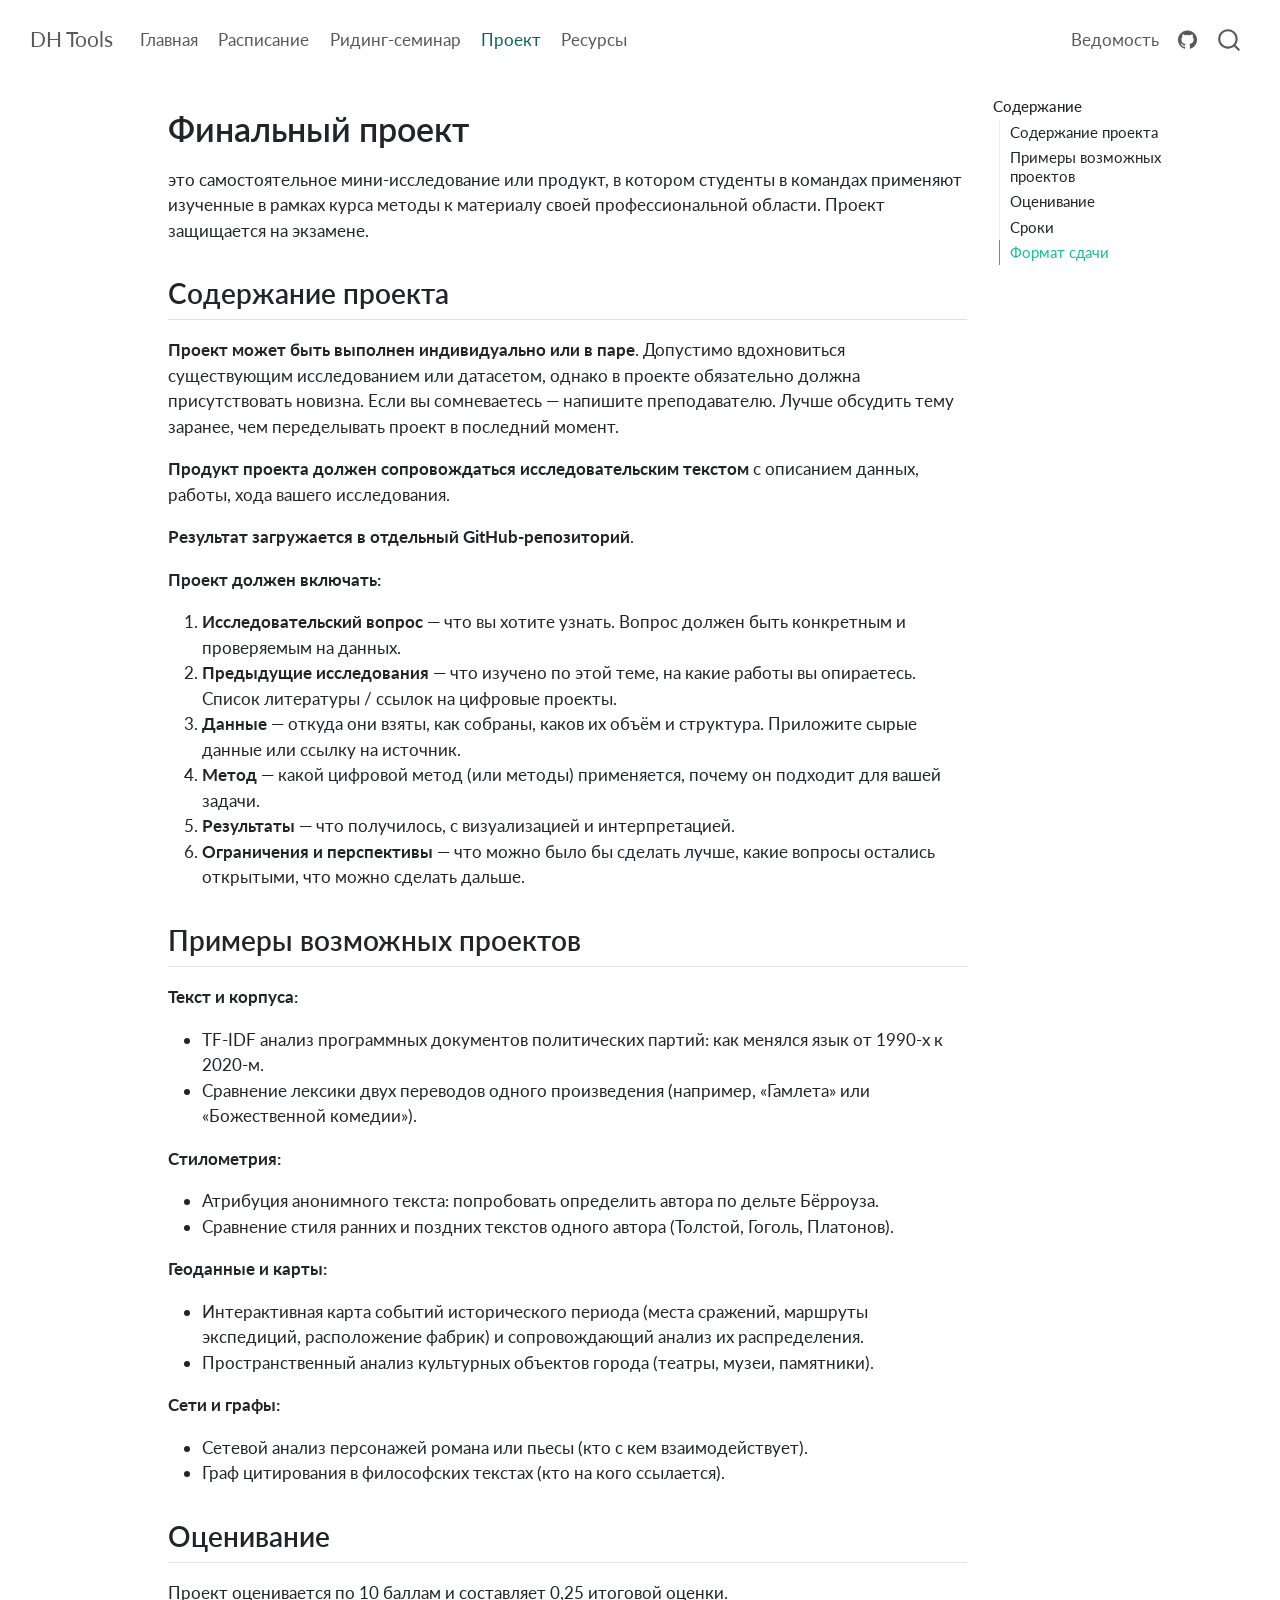
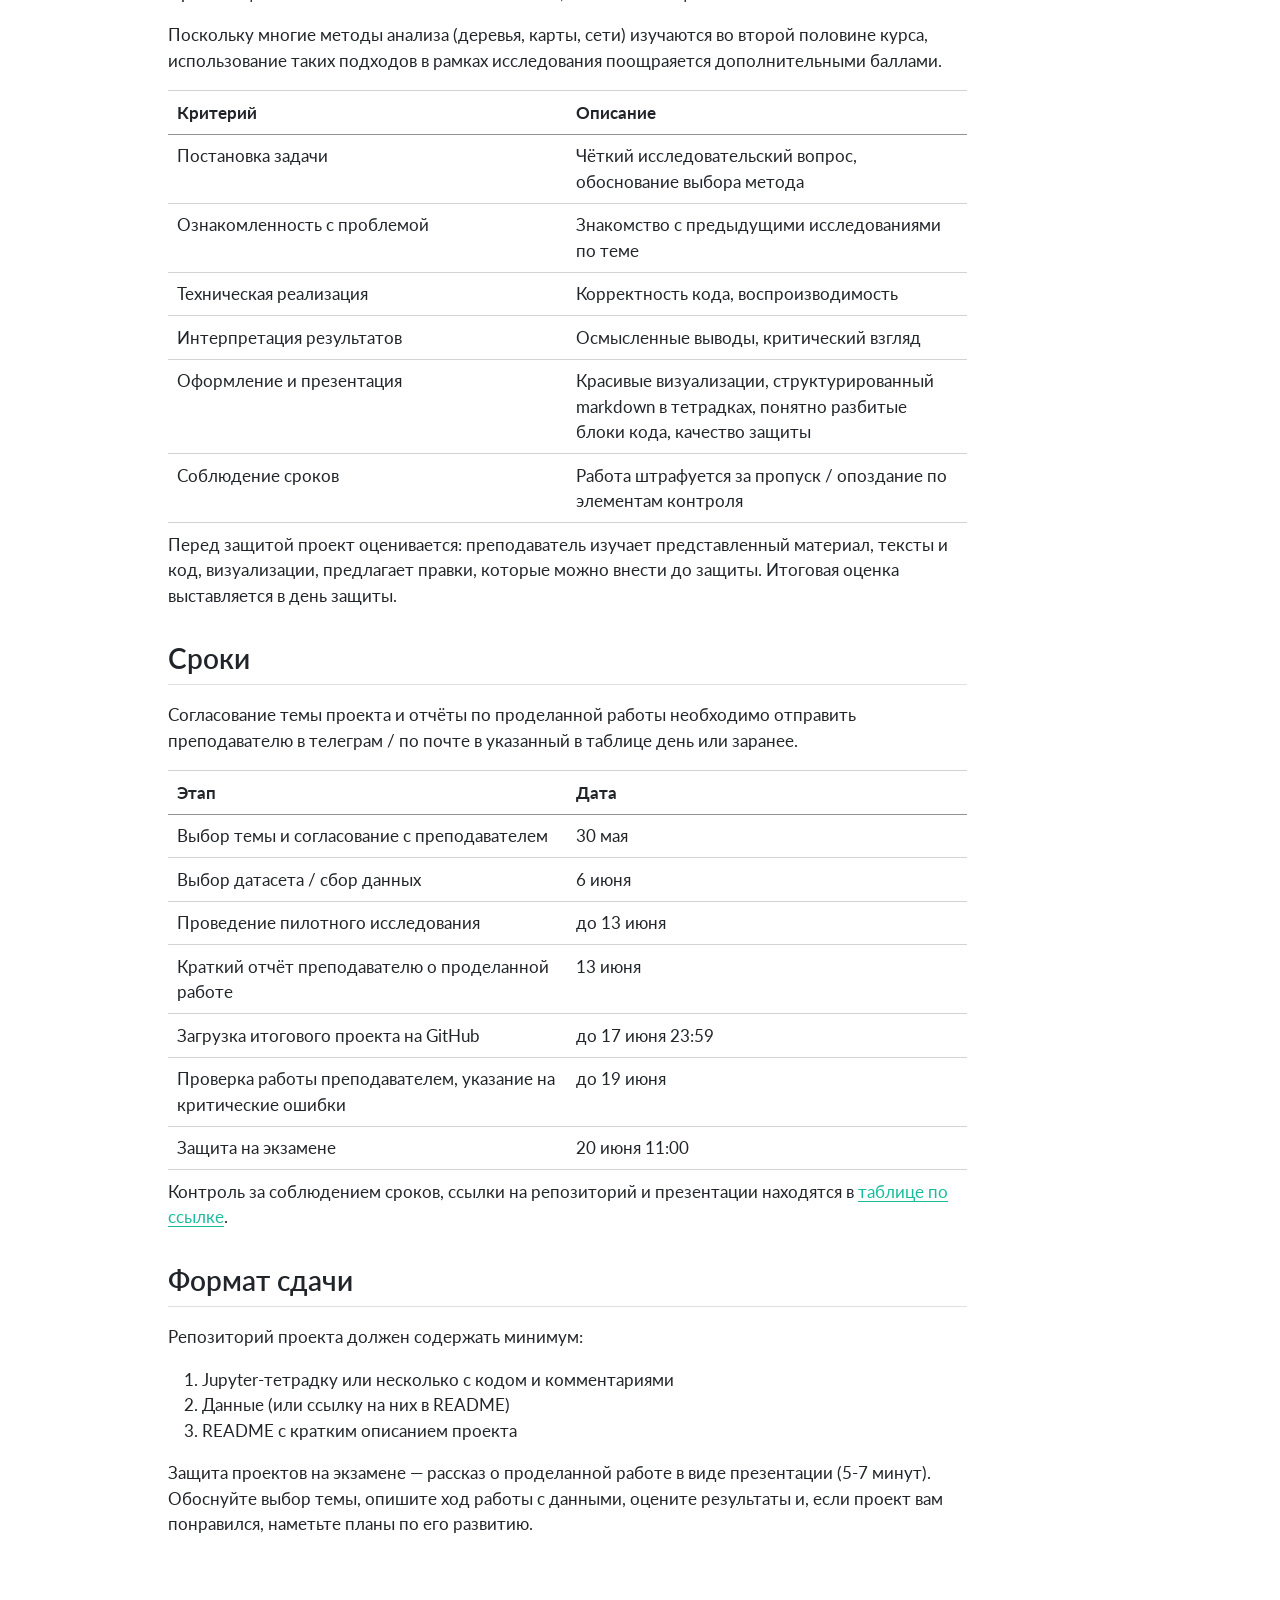
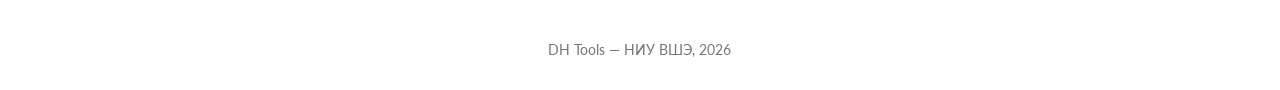
==== commit 54e95f00: "Add files via upload" ====
--- a/docs/project.html
+++ b/docs/project.html
@@ -298,6 +298,7 @@
 </tr>
 </tbody>
 </table>
+<p>Контроль за соблюдением сроков, ссылки на репозиторий и презентации находятся в <a href="https://docs.google.com/spreadsheets/d/1r0UY9qvdqbFJl7yIVJxvzA6fDhArwUjSczj9emu6JRc/edit?gid=1933220036#gid=1933220036">таблице по ссылке</a>.</p>
 </section>
 <section id="формат-сдачи" class="level2">
 <h2 class="anchored" data-anchor-id="формат-сдачи">Формат сдачи</h2>
